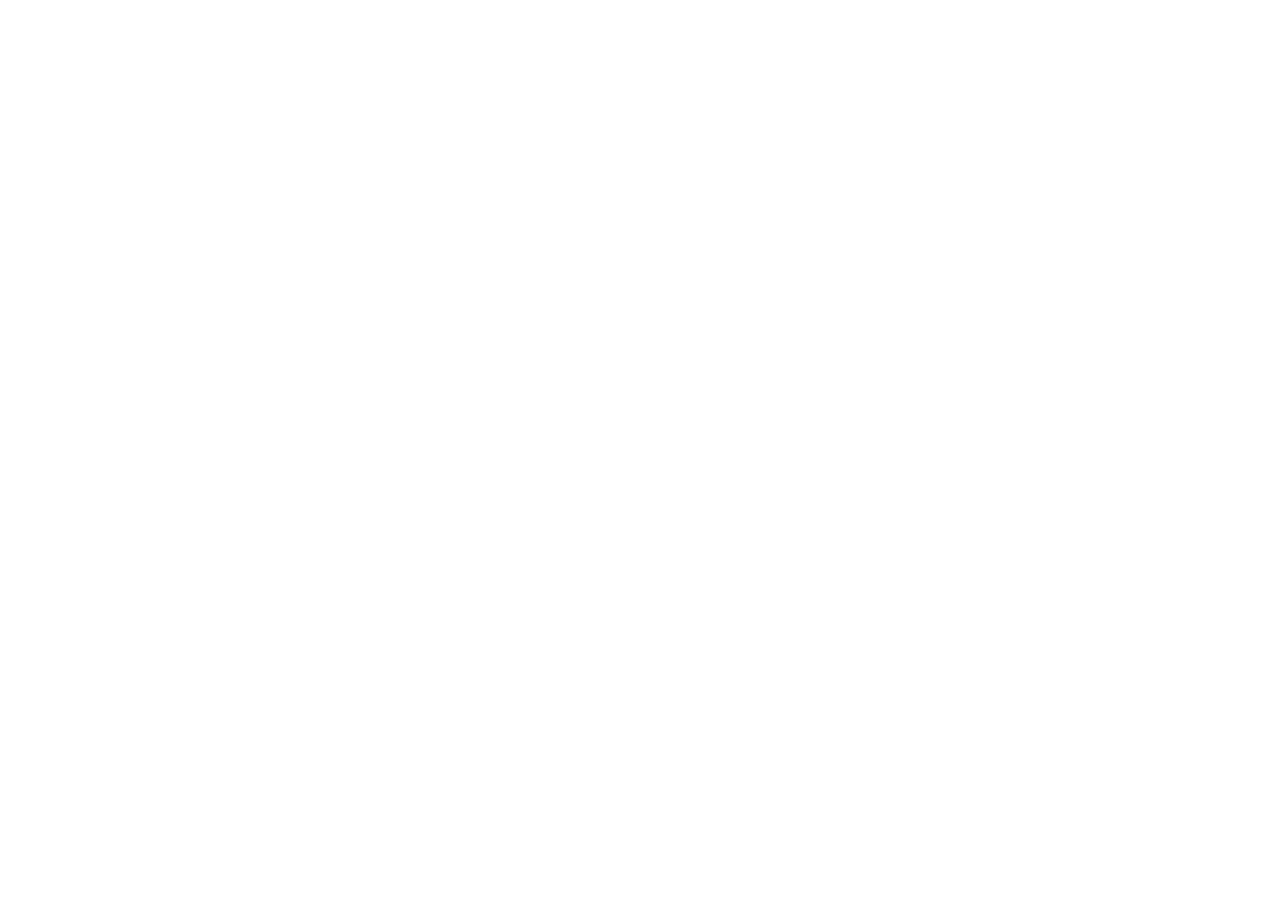
==== day-2/index.html @ e7c768b0 "Publish Hind's cinematic exam-week room experiences" ====
<!doctype html>
<html lang="en"><head><meta charset="UTF-8"><meta name="viewport" content="width=device-width,initial-scale=1,viewport-fit=cover"><meta name="theme-color" content="#030711"><title>Hind's Week of Light</title><meta name="description" content="Eight cinematic moments of love and encouragement for Hind's exam week."><link rel="preconnect" href="https://fonts.googleapis.com"><link rel="preconnect" href="https://fonts.gstatic.com" crossorigin><link href="https://fonts.googleapis.com/css2?family=Cormorant+Garamond:wght@500;600;700&family=Manrope:wght@400;500;600;700&display=swap" rel="stylesheet"><link rel="stylesheet" href="/hind-exam-week/styles.css"><link rel="stylesheet" href="/hind-exam-week/rooms.css"></head><body><canvas id="fx"></canvas><main id="app"></main><script src="/hind-exam-week/app.js"></script></body></html>
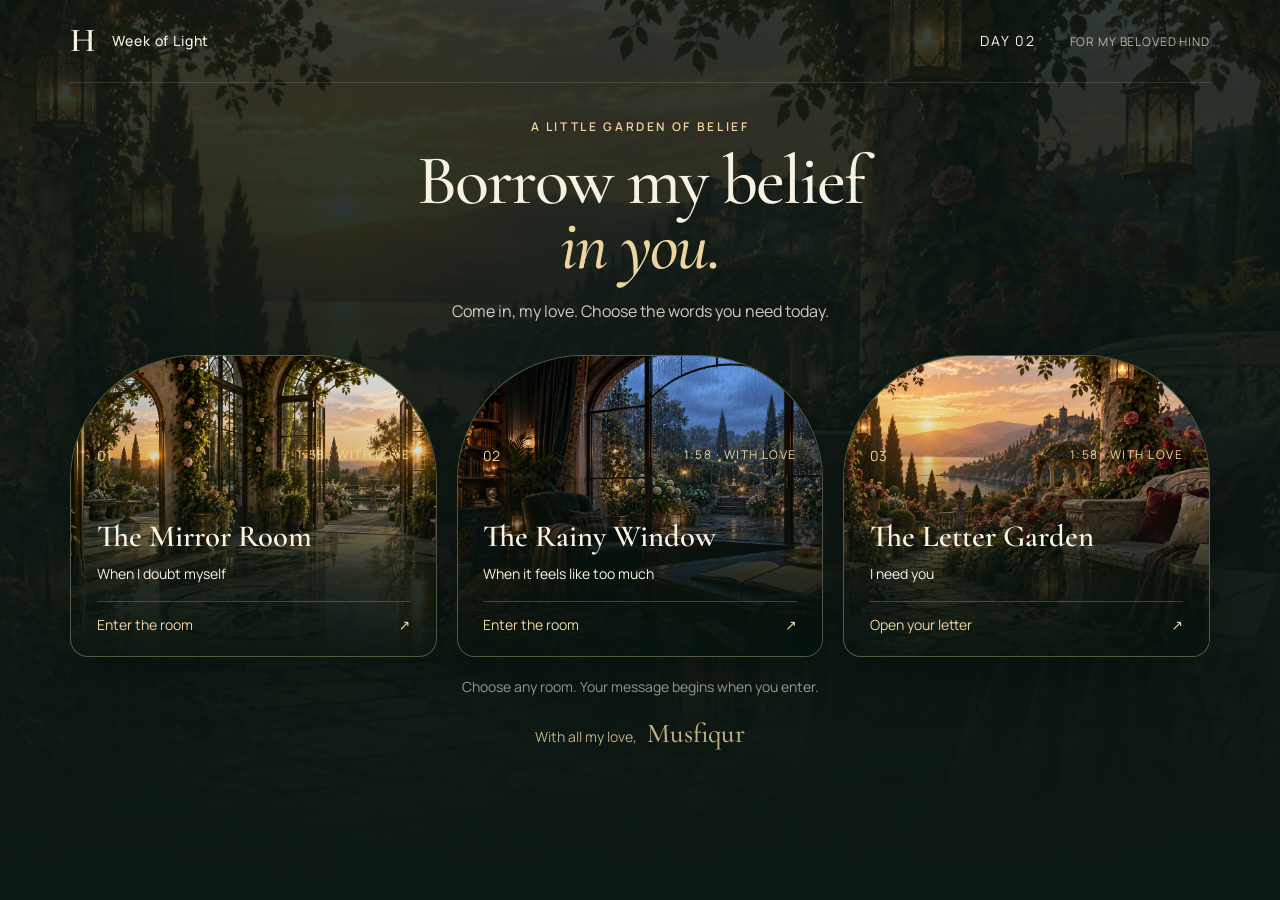
==== commit 7b74373e: "Create Hind's Day 2 garden of confidence with three narrated rooms" ====
--- a/day-2/index.html
+++ b/day-2/index.html
@@ -1,2 +1,17 @@
 <!doctype html>
-<html lang="en"><head><meta charset="UTF-8"><meta name="viewport" content="width=device-width,initial-scale=1,viewport-fit=cover"><meta name="theme-color" content="#030711"><title>Hind's Week of Light</title><meta name="description" content="Eight cinematic moments of love and encouragement for Hind's exam week."><link rel="preconnect" href="https://fonts.googleapis.com"><link rel="preconnect" href="https://fonts.gstatic.com" crossorigin><link href="https://fonts.googleapis.com/css2?family=Cormorant+Garamond:wght@500;600;700&family=Manrope:wght@400;500;600;700&display=swap" rel="stylesheet"><link rel="stylesheet" href="/hind-exam-week/styles.css"><link rel="stylesheet" href="/hind-exam-week/rooms.css"></head><body><canvas id="fx"></canvas><main id="app"></main><script src="/hind-exam-week/app.js"></script></body></html>
+<html lang="en"><head>
+<meta charset="utf-8"><meta name="viewport" content="width=device-width,initial-scale=1,viewport-fit=cover"><meta name="theme-color" content="#0c1c18"><meta name="robots" content="noindex,nofollow"><meta name="description" content="Day two. A garden of encouragement, love, and belief, for Hind."><title>Day 2 · Borrow My Belief in You</title>
+<link rel="preconnect" href="https://fonts.googleapis.com"><link rel="preconnect" href="https://fonts.gstatic.com" crossorigin><link href="https://fonts.googleapis.com/css2?family=Cormorant+Garamond:wght@500;600&family=Manrope:wght@400;500;600;700&display=swap" rel="stylesheet"><link rel="preload" as="image" href="assets/garden.jpg"><link rel="stylesheet" href="day2.css?v=1"><script src="day2.js?v=1" defer></script></head>
+<body><main id="sanctuary"><div class="garden-backdrop" aria-hidden="true"></div>
+<header class="masthead"><a href="../day-1/" aria-label="Return to Day 1">H <span>Week of Light</span></a><p>DAY 02 <span>FOR MY BELOVED HIND</span></p></header>
+<section class="welcome" aria-labelledby="welcome-title"><p class="eyebrow">A LITTLE GARDEN OF BELIEF</p><h1 id="welcome-title">Borrow my belief<br><em>in you.</em></h1><p class="invitation">Come in, my love. Choose the words you need today.</p>
+<div class="rooms" aria-label="Choose a room">
+<button class="room-card" data-room="mirror" aria-label="Enter the Mirror Room" disabled><img src="assets/mirror.jpg" alt="Golden sunlight in an arched garden room with a tall mirror"><span class="card-copy"><span class="room-number">01 <span class="length">ABOUT 2 MIN</span></span><span class="room-name">The Mirror Room</span><span class="room-choice">When I doubt myself</span><span class="enter">Enter the room <span aria-hidden="true">↗</span></span></span></button>
+<button class="room-card" data-room="rain" aria-label="Enter the Rainy Window" disabled><img src="assets/rain.jpg" alt="A warm reading room with tea beside a rain-streaked garden window"><span class="card-copy"><span class="room-number">02 <span class="length">ABOUT 2 MIN</span></span><span class="room-name">The Rainy Window</span><span class="room-choice">When it feels like too much</span><span class="enter">Enter the room <span aria-hidden="true">↗</span></span></span></button>
+<button class="room-card" data-room="garden" aria-label="Enter the Letter Garden" disabled><img src="assets/garden.jpg" alt="A sealed love letter on a small table in a rose garden at sunset"><span class="card-copy"><span class="room-number">03 <span class="length">ABOUT 2 MIN</span></span><span class="room-name">The Letter Garden</span><span class="room-choice">I need you</span><span class="enter">Open your letter <span aria-hidden="true">↗</span></span></span></button>
+</div><p id="load-status" class="small-note" role="status">Preparing your rooms…</p><button id="retry" hidden>Try loading again</button><p class="dedication">With all my love, <em>Musfiqur</em></p></section></main>
+<dialog id="film" aria-labelledby="room-title"><div class="film-stage" id="stage"><div class="room-art" id="room-art" aria-hidden="true"></div><video id="footage" playsinline muted loop preload="none" aria-hidden="true"></video><canvas id="atmosphere" aria-hidden="true"></canvas><div class="film-shade" aria-hidden="true"></div>
+<header class="film-header"><button id="close">← The garden</button><p id="room-title"></p><button id="read">Read along</button></header><div class="chapter-label"><span id="chapter-number"></span><h2 id="chapter-title"></h2></div><div class="captions"><p id="caption"></p></div>
+<div class="finish" id="finish" hidden><p class="eyebrow">CARRY THIS WITH YOU</p><h2>I am capable.<br>I can figure this out.<br><em>I can do this.</em></h2><button id="again">Hear it again</button><button id="return">Back to the garden</button></div>
+<div class="film-controls"><p id="media-status" role="status"></p><div class="control-row"><button id="play" aria-label="Pause narration">Pause</button><span id="time">0:00 / 0:00</span><button id="mute" aria-label="Mute narration">Sound on</button></div><label for="seek" class="sr-only">Position in room message</label><input type="range" id="seek" min="0" max="100" step="0.1" value="0" aria-valuetext="0 seconds"></div>
+<aside id="transcript" hidden aria-label="Full room message"><button id="hide-transcript">Close text</button><div id="transcript-copy"></div></aside><audio id="narration" preload="metadata"></audio></div></dialog></body></html>
--- a/day-2/day2.css
+++ b/day-2/day2.css
@@ -0,0 +1,6 @@
+:root{color-scheme:dark;--ink:#f8f2e3;--gold:#eed4a0;--deep:#0b1713;font-family:Manrope,system-ui,sans-serif;font-size:16px;color:var(--ink);background:var(--deep)}*{box-sizing:border-box}body{margin:0}button,a,input{-webkit-tap-highlight-color:transparent}button,a{touch-action:manipulation}button{font:inherit;color:inherit;cursor:pointer}a{color:inherit;text-decoration:none}button:focus-visible,a:focus-visible,input:focus-visible{outline:3px solid var(--gold);outline-offset:5px}button:disabled{cursor:wait}button{border:1px solid #f8f2e350;background:#10211bdd;border-radius:50px;padding:.65rem 1.1rem;min-height:44px}button:hover{background:#243c30}[hidden]{display:none!important}
+#sanctuary{min-height:100svh;position:relative;isolation:isolate;padding:0 clamp(1.2rem,5.5vw,6rem) 1.5rem}.garden-backdrop{position:absolute;inset:0;z-index:-2;background:linear-gradient(180deg,#0b1713cc,#0b1713e8 42%,#0b1713),url('assets/garden.jpg') center 35%/cover}.masthead{display:flex;justify-content:space-between;align-items:center;padding:1.5rem 0;border-bottom:1px solid #f8f2e322;gap:1rem}.masthead a{font:600 2.1rem/1 'Cormorant Garamond',Georgia,serif;display:flex;align-items:center;gap:1rem}.masthead a span{font:500 .875rem Manrope,sans-serif;letter-spacing:.06em}.masthead p{font-size:.875rem;letter-spacing:.14em;margin:0}.masthead p span{font-size:.75rem;letter-spacing:.07em;margin-left:1.8rem;color:#eee4cebb}.welcome{max-width:1200px;margin:auto;text-align:center}.eyebrow{font-size:.75rem;letter-spacing:.22em;color:var(--gold);font-weight:600;margin:2.2rem 0 .8rem}h1{font:500 clamp(3.3rem,5.5vw,5.7rem)/.93 'Cormorant Garamond',Georgia,serif;margin:0;letter-spacing:-.025em}h1 em{color:var(--gold);font-weight:500}.invitation{font-size:1rem;color:#f8f2e3d2;margin:1.2rem 0 1.9rem;line-height:1.7}.rooms{display:grid;grid-template-columns:repeat(3,minmax(0,1fr));gap:1.25rem;text-align:left}.room-card{position:relative;isolation:isolate;border-radius:125px 125px 18px 18px;overflow:hidden;min-height:300px;padding:0;background:#173024;border:1px solid #eed4a044;transition:transform .5s,border-color .5s;box-shadow:0 20px 50px #0004;text-align:left;display:block}.room-card img{position:absolute;inset:0;width:100%;height:100%;object-fit:cover;transition:transform 1.3s;z-index:-2}.room-card:after{content:'';position:absolute;inset:0;background:linear-gradient(180deg,#07140e00 10%,#07140e22 35%,#07140ed9 73%,#07140ef5);z-index:-1}.room-card:hover{transform:translateY(-6px);border-color:var(--gold)}.room-card:hover img{transform:scale(1.05)}.card-copy{display:flex;flex-direction:column;justify-content:flex-end;min-height:300px;padding:1.4rem 1.6rem}.room-number{font-size:.875rem;display:flex;justify-content:space-between;color:var(--gold);margin-bottom:3.4rem}.length{font-size:.75rem;letter-spacing:.12em}.room-name{font:600 clamp(1.8rem,2.4vw,2.6rem)/1.08 'Cormorant Garamond',Georgia,serif}.room-choice{font-size:.875rem;margin:.6rem 0 1.1rem;line-height:1.5}.enter{border-top:1px solid #eed4a040;padding-top:.8rem;display:flex;justify-content:space-between;color:var(--gold);font-size:.875rem}.small-note{font-size:.875rem;color:#e7e3d8b0;line-height:1.5;margin:1.2rem 0}.dedication{font-size:.875rem;line-height:1.7;color:#eed4a0cc;margin:.8rem 0 0}.dedication em{display:inline-block;font:500 1.7rem 'Cormorant Garamond',Georgia,serif;margin-left:.4rem}
+ dialog{padding:0;margin:0;width:100%;max-width:none;height:100%;max-height:none;border:0;background:#0b1713;color:var(--ink);overflow:hidden}dialog::backdrop{background:#06110c}.film-stage{position:relative;height:100%;overflow:hidden;isolation:isolate}.room-art,#footage{position:absolute;inset:0;width:100%;height:100%;object-fit:cover;z-index:-3}.room-art{background-position:center;background-size:cover;animation:camera 28s ease-in-out infinite alternate;transition:background-image .6s}.room-art[data-room=rain]{background-position:65% center}#footage{opacity:0;transition:opacity 1.2s;z-index:-2}#footage.active{opacity:1}#atmosphere{position:absolute;inset:0;width:100%;height:100%;pointer-events:none;z-index:-1}.film-shade{position:absolute;inset:0;pointer-events:none;z-index:-1;background:linear-gradient(180deg,#06110cd9 0%,#06110c3d 23%,#06110c00 43%,#06110ce0 87%,#06110cf0)}.film-header{display:flex;align-items:center;justify-content:space-between;gap:1rem;padding:1.4rem clamp(1rem,4vw,4rem)}.film-header p{font:600 1.6rem 'Cormorant Garamond',Georgia,serif;text-align:center;margin:0}.film-header button{font-size:.875rem;background:#0b1713a6;backdrop-filter:blur(10px)}.chapter-label{margin:1rem clamp(1.4rem,6vw,6rem);text-shadow:0 2px 12px #000}.chapter-label span{font-size:.75rem;letter-spacing:.2em;color:var(--gold)}.chapter-label h2{font:500 clamp(2.2rem,4vw,3.7rem)/1.05 'Cormorant Garamond',Georgia,serif;margin:.55rem 0}.captions{position:absolute;left:50%;transform:translateX(-50%);bottom:135px;width:min(780px,calc(100% - 3rem));text-align:center}.captions p{font:500 clamp(1.15rem,2.2vw,1.65rem)/1.6 Manrope,sans-serif;text-shadow:0 2px 12px #000,0 0 40px #000;margin:0;text-wrap:pretty}.film-controls{position:absolute;bottom:0;left:50%;transform:translateX(-50%);width:min(960px,100%);padding:1rem 1.5rem max(1.2rem,env(safe-area-inset-bottom));background:linear-gradient(transparent,#08140de6)}.control-row{display:flex;align-items:center;gap:1.2rem}.control-row button{font-size:.875rem;min-width:88px}.control-row #time{font-size:.875rem;font-variant-numeric:tabular-nums;color:#f8f2e3d2}.control-row #mute{margin-left:auto}#seek{width:100%;accent-color:var(--gold);cursor:pointer;margin:1rem 0 0;height:18px}#media-status{font-size:.875rem;color:var(--gold);margin:0 0 .7rem;min-height:1.2rem;text-align:center}#media-status:empty{display:none}.finish{position:absolute;inset:0;display:flex;flex-direction:column;align-items:center;justify-content:center;text-align:center;background:#07180fda;backdrop-filter:blur(6px);padding:2rem 1.5rem 110px;gap:.8rem}.finish .eyebrow{margin:0 0 .5rem}.finish h2{font:500 clamp(2.6rem,5.5vw,5.5rem)/1.04 'Cormorant Garamond',Georgia,serif;margin:0 0 1.1rem}.finish h2 em{color:var(--gold)}.finish button{min-width:200px}.film-stage.paused .room-art{animation-play-state:paused}.film-stage.finished .chapter-label,.film-stage.finished .captions{visibility:hidden}#transcript{position:absolute;inset:0 0 0 auto;width:min(580px,100%);z-index:5;padding:1.5rem clamp(1.5rem,4vw,3rem);background:#0c1c18fa;overflow-y:auto;box-shadow:-20px 0 70px #0007}#transcript h3{font:600 2rem 'Cormorant Garamond',Georgia,serif;color:var(--gold);line-height:1.1}#transcript p{line-height:1.9;font-size:1rem}.sr-only{position:absolute;width:1px;height:1px;overflow:hidden;clip:rect(0,0,0,0);white-space:nowrap}@keyframes camera{from{transform:scale(1.015) translate(-.25%,.25%)}to{transform:scale(1.09) translate(.5%,-.75%)}}
+@media(max-width:700px){.masthead{padding:1.1rem 0}.masthead a span{font-size:.8rem}.masthead p span{display:none}.masthead p{font-size:.75rem}.eyebrow{margin-top:1.7rem;font-size:.75rem}.invitation{max-width:290px;margin:1rem auto 1.6rem}.rooms{grid-template-columns:1fr;gap:1rem;max-width:440px;margin:auto}.room-card{border-radius:22px;min-height:220px}.card-copy{min-height:220px;padding:1.25rem 1.4rem}.room-card img{object-position:center 48%}.room-number{margin-bottom:1.8rem}.room-name{font-size:2.2rem}.room-choice{margin:.4rem 0 .75rem}.film-header{padding:1rem;flex-wrap:wrap;gap:.5rem}.film-header p{order:3;width:100%;font-size:1.4rem;margin-top:.4rem}.film-header button{padding:.55rem .9rem}#read{margin-left:auto}.chapter-label{margin:1.1rem 1.3rem}.chapter-label h2{font-size:2.35rem;max-width:320px}.captions{bottom:145px;width:calc(100% - 2.4rem)}.captions p{font-size:1.1rem;line-height:1.65}.film-controls{padding:1rem 1.1rem max(1.2rem,env(safe-area-inset-bottom))}.control-row{gap:.6rem}.control-row button{min-width:78px;padding:.5rem .7rem}.finish{padding-bottom:120px}.finish h2{font-size:3rem}.room-art[data-room=mirror]{background-position:28% center}.room-art[data-room=garden]{background-position:66% center}}
+@media(max-height:560px) and (min-width:701px){.chapter-label{margin-top:0}.chapter-label h2{font-size:2rem}.captions{bottom:115px}.captions p{font-size:1.1rem}.film-header{padding:.6rem 1rem}.finish h2{font-size:2.6rem}.finish{gap:.4rem;padding-top:1rem}.finish button{padding:.4rem 1rem}.finish .eyebrow{display:none}}
+@media(prefers-reduced-motion:reduce){*,*:before,*:after{animation:none!important;transition:none!important}#atmosphere{display:none}}
